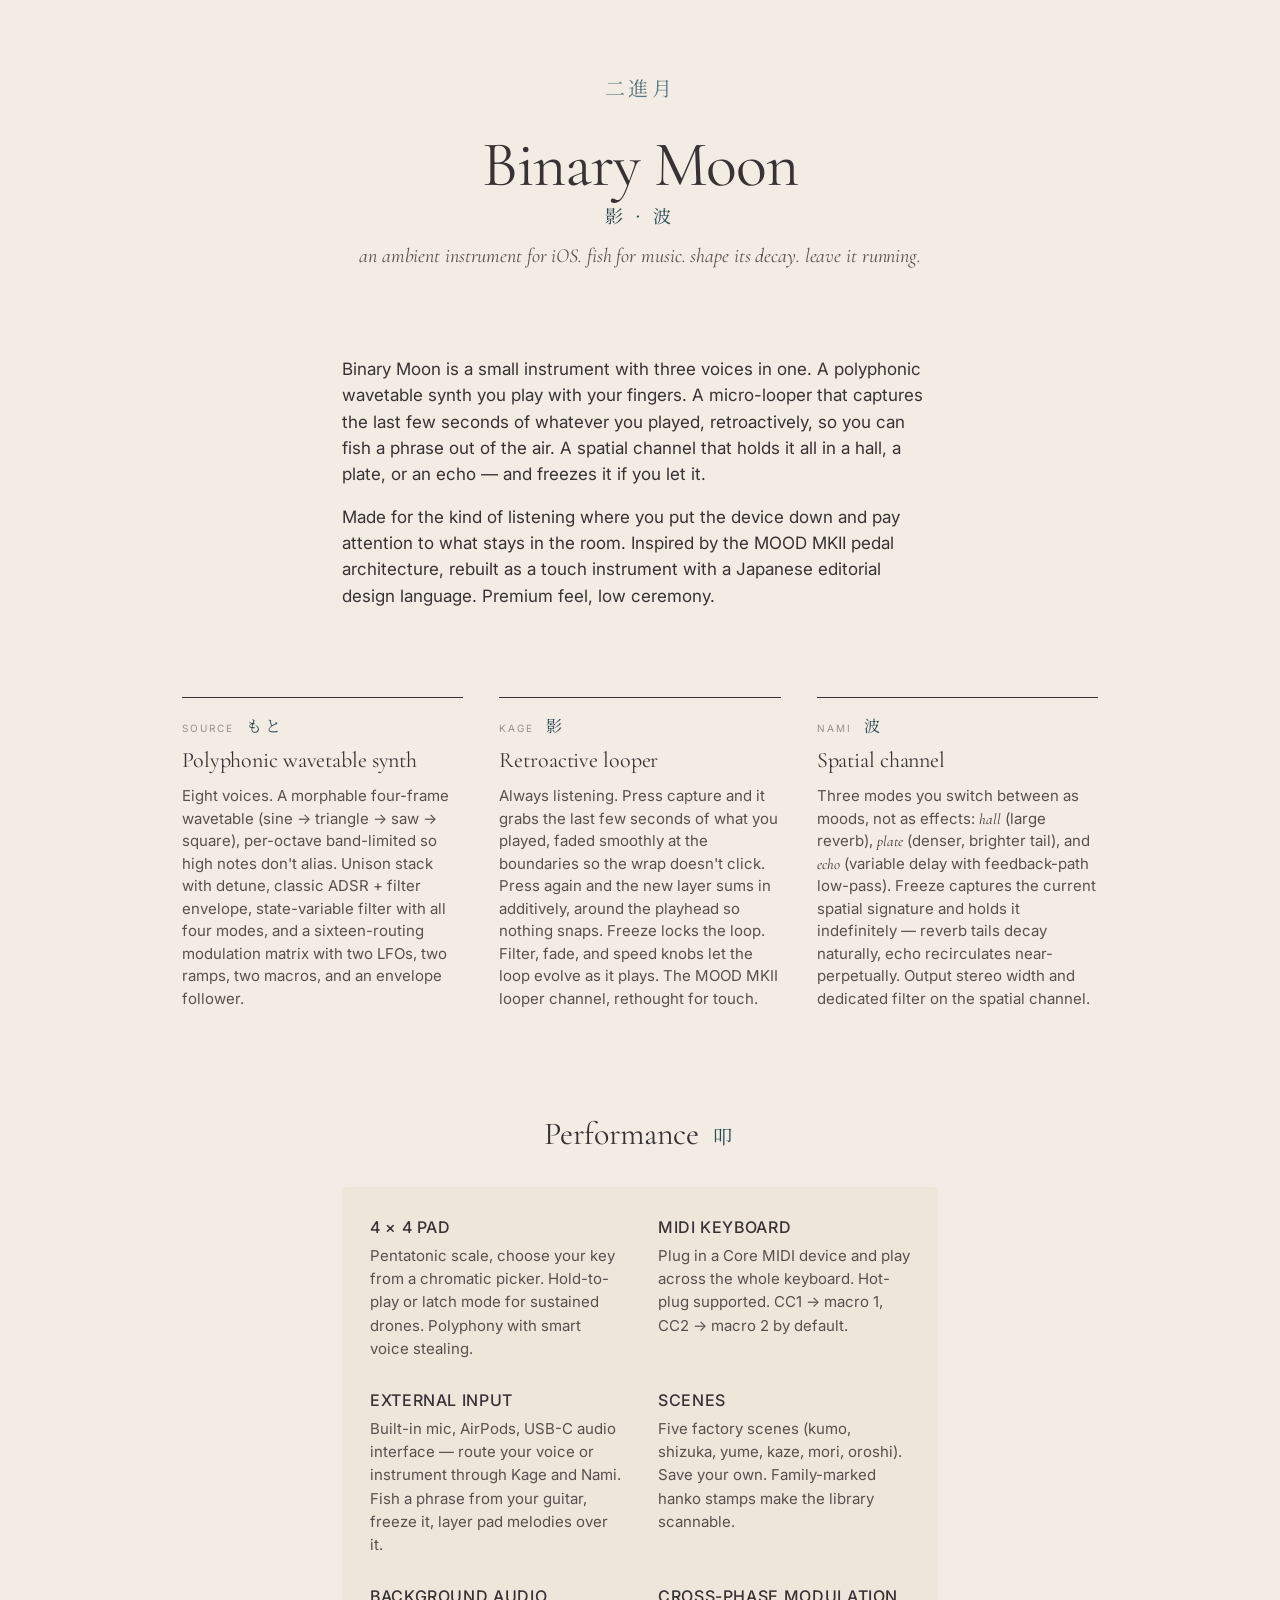
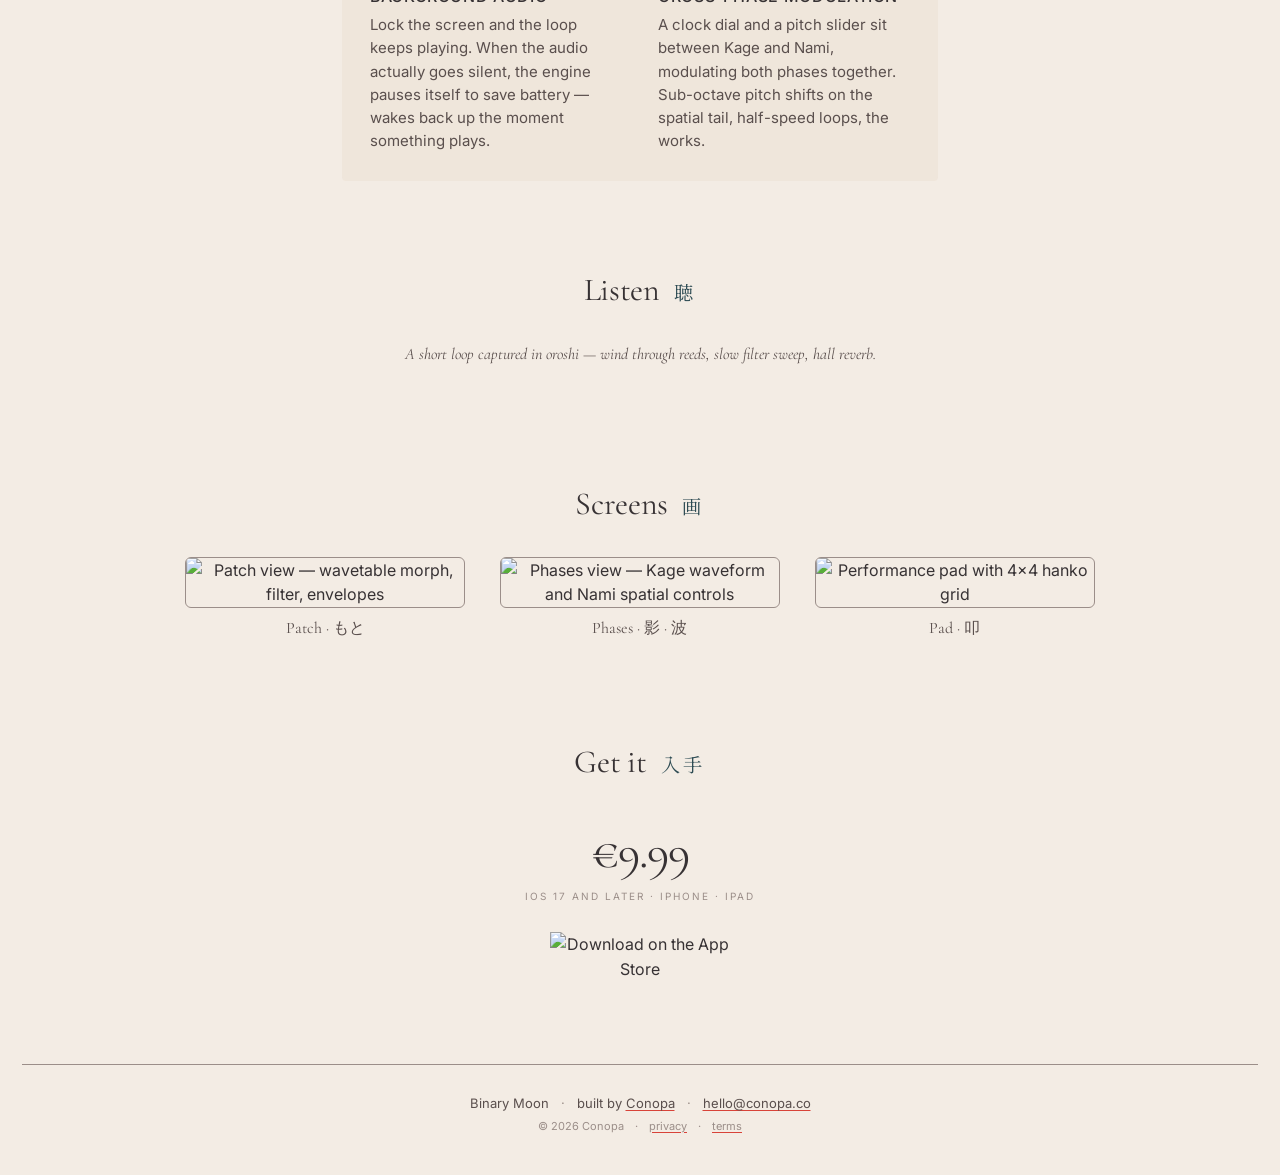
==== index.html @ 7d5e0a57 "initial commit — static site moved out of Binary Moon app repo Standalone repo for binarymoon.app, s" ====
<!doctype html>
<html lang="en">
<head>
    <meta charset="utf-8">
    <meta name="viewport" content="width=device-width, initial-scale=1">
    <title>Binary Moon — ambient instrument for iOS</title>
    <meta name="description" content="Binary Moon is a contemplative ambient instrument for iOS. Polyphonic wavetable synth, retroactive looper, spatial channel — fishing for music.">

    <meta property="og:title" content="Binary Moon">
    <meta property="og:description" content="Ambient instrument for iOS. Synth · looper · spatial channel.">
    <meta property="og:type" content="website">
    <meta property="og:url" content="https://binarymoon.conopa.co">
    <!-- TODO: replace with real og:image once a marketing render exists -->
    <meta property="og:image" content="https://binarymoon.conopa.co/assets/og-image.png">

    <link rel="preconnect" href="https://fonts.googleapis.com">
    <link rel="preconnect" href="https://fonts.gstatic.com" crossorigin>
    <link
        rel="stylesheet"
        href="https://fonts.googleapis.com/css2?family=Cormorant+Garamond:wght@400;500&family=Inter:wght@300;400;500&family=Noto+Serif+JP:wght@400;500&display=swap">
    <link rel="stylesheet" href="styles.css">

    <link rel="icon" type="image/png" href="assets/favicon.png">
</head>
<body>

<!-- ─── Hero ─────────────────────────────────────────────────────── -->
<header class="hero">
    <div class="hero-mark">
        <span class="jp">二進月</span>
    </div>
    <h1 class="hero-title">
        Binary Moon
        <span class="jp">影 · 波</span>
    </h1>
    <p class="hero-tagline">
        an ambient instrument for iOS.
        fish for music. shape its decay. leave it running.
    </p>
</header>

<!-- ─── What it is ─────────────────────────────────────────────────── -->
<section class="prose">
    <p>
        Binary Moon is a small instrument with three voices in one. A polyphonic wavetable synth you play with your fingers. A micro-looper that captures the last few seconds of whatever you played, retroactively, so you can fish a phrase out of the air. A spatial channel that holds it all in a hall, a plate, or an echo — and freezes it if you let it.
    </p>
    <p>
        Made for the kind of listening where you put the device down and pay attention to what stays in the room. Inspired by the MOOD MKII pedal architecture, rebuilt as a touch instrument with a Japanese editorial design language. Premium feel, low ceremony.
    </p>
</section>

<!-- ─── Three feature blocks ───────────────────────────────────────── -->
<section class="features">
    <article class="feature">
        <div class="feature-head">
            <span class="feature-label">source</span>
            <span class="jp">もと</span>
        </div>
        <h2>Polyphonic wavetable synth</h2>
        <p>
            Eight voices. A morphable four-frame wavetable (sine → triangle → saw → square), per-octave band-limited so high notes don't alias. Unison stack with detune, classic ADSR + filter envelope, state-variable filter with all four modes, and a sixteen-routing modulation matrix with two LFOs, two ramps, two macros, and an envelope follower.
        </p>
    </article>

    <article class="feature">
        <div class="feature-head">
            <span class="feature-label">kage</span>
            <span class="jp">影</span>
        </div>
        <h2>Retroactive looper</h2>
        <p>
            Always listening. Press capture and it grabs the last few seconds of what you played, faded smoothly at the boundaries so the wrap doesn't click. Press again and the new layer sums in additively, around the playhead so nothing snaps. Freeze locks the loop. Filter, fade, and speed knobs let the loop evolve as it plays. The MOOD MKII looper channel, rethought for touch.
        </p>
    </article>

    <article class="feature">
        <div class="feature-head">
            <span class="feature-label">nami</span>
            <span class="jp">波</span>
        </div>
        <h2>Spatial channel</h2>
        <p>
            Three modes you switch between as moods, not as effects: <em>hall</em> (large reverb), <em>plate</em> (denser, brighter tail), and <em>echo</em> (variable delay with feedback-path low-pass). Freeze captures the current spatial signature and holds it indefinitely — reverb tails decay naturally, echo recirculates near-perpetually. Output stereo width and dedicated filter on the spatial channel.
        </p>
    </article>
</section>

<!-- ─── Performance + extras ───────────────────────────────────────── -->
<section class="performance">
    <h2 class="section-title">
        Performance <span class="jp">叩</span>
    </h2>
    <div class="performance-grid">
        <div>
            <h3>4 × 4 pad</h3>
            <p>Pentatonic scale, choose your key from a chromatic picker. Hold-to-play or latch mode for sustained drones. Polyphony with smart voice stealing.</p>
        </div>
        <div>
            <h3>MIDI keyboard</h3>
            <p>Plug in a Core MIDI device and play across the whole keyboard. Hot-plug supported. CC1 → macro 1, CC2 → macro 2 by default.</p>
        </div>
        <div>
            <h3>External input</h3>
            <p>Built-in mic, AirPods, USB-C audio interface — route your voice or instrument through Kage and Nami. Fish a phrase from your guitar, freeze it, layer pad melodies over it.</p>
        </div>
        <div>
            <h3>Scenes</h3>
            <p>Five factory scenes (kumo, shizuka, yume, kaze, mori, oroshi). Save your own. Family-marked hanko stamps make the library scannable.</p>
        </div>
        <div>
            <h3>Background audio</h3>
            <p>Lock the screen and the loop keeps playing. When the audio actually goes silent, the engine pauses itself to save battery — wakes back up the moment something plays.</p>
        </div>
        <div>
            <h3>Cross-phase modulation</h3>
            <p>A clock dial and a pitch slider sit between Kage and Nami, modulating both phases together. Sub-octave pitch shifts on the spatial tail, half-speed loops, the works.</p>
        </div>
    </div>
</section>

<!-- ─── Audio demo ─────────────────────────────────────────────────── -->
<section class="demo">
    <h2 class="section-title">
        Listen <span class="jp">聴</span>
    </h2>
    <p class="demo-caption">
        A short loop captured in oroshi — wind through reeds, slow filter sweep, hall reverb.
    </p>
    <audio controls preload="metadata" class="demo-player">
        <source src="assets/demo.mp3" type="audio/mpeg">
        Your browser doesn't support embedded audio. Download <a href="assets/demo.mp3">the demo clip</a>.
    </audio>
</section>

<!-- ─── Screenshots ────────────────────────────────────────────────── -->
<section class="screenshots">
    <h2 class="section-title">
        Screens <span class="jp">画</span>
    </h2>
    <div class="screenshot-row">
        <figure>
            <img src="assets/screen-patch.png" alt="Patch view — wavetable morph, filter, envelopes">
            <figcaption>Patch · もと</figcaption>
        </figure>
        <figure>
            <img src="assets/screen-phases.png" alt="Phases view — Kage waveform and Nami spatial controls">
            <figcaption>Phases · 影 · 波</figcaption>
        </figure>
        <figure>
            <img src="assets/screen-pad.png" alt="Performance pad with 4×4 hanko grid">
            <figcaption>Pad · 叩</figcaption>
        </figure>
    </div>
</section>

<!-- ─── Get it ─────────────────────────────────────────────────────── -->
<section class="get">
    <h2 class="section-title">
        Get it <span class="jp">入手</span>
    </h2>
    <p class="get-price">€9.99</p>
    <p class="get-meta">iOS 17 and later · iPhone · iPad</p>
    <!-- TODO: replace with real App Store URL after submission -->
    <a class="app-store-link" href="#" aria-label="Download on the App Store">
        <img src="assets/app-store-badge.svg" alt="Download on the App Store" width="180" height="60">
    </a>
</section>

<!-- ─── Footer ─────────────────────────────────────────────────────── -->
<footer class="site-foot">
    <div class="foot-row">
        <span>Binary Moon</span>
        <span class="dot">·</span>
        <span>built by <a href="https://conopa.co">Conopa</a></span>
        <span class="dot">·</span>
        <a href="mailto:hello@conopa.co">hello@conopa.co</a>
    </div>
    <div class="foot-row foot-meta">
        <span>© 2026 Conopa</span>
        <span class="dot">·</span>
        <a href="privacy.html">privacy</a>
        <span class="dot">·</span>
        <a href="terms.html">terms</a>
    </div>
</footer>

</body>
</html>
---- styles.css ----
/*
 *  Binary Moon — promo site
 *
 *  Direct port of the iOS app's design tokens. See Binary Moon/UI/Theme.swift
 *  for the canonical palette / typography / spacing scale. Anywhere this CSS
 *  diverges from Theme.swift is unintentional — fix to match.
 */

/* ───────────────── Tokens ───────────────── */

:root {
    /* Palette */
    --washi:        #F3ECE4;
    --sand:         #E8DCCC;

    --sumi:         #373234;
    --sumi-soft:    #5A4F4D;
    --sumi-hair:    #9B8E89;

    --indigo:       #2C4A52;
    --indigo-soft:  #5A777E;

    --vermillion:   #D84339;  /* classic; user-pickable in app, fixed here */
    --ochre:        #C9A961;

    /* Typography roles */
    --serif:        "Cormorant Garamond", Georgia, serif;
    --sans:         "Inter", -apple-system, BlinkMacSystemFont, "Segoe UI", sans-serif;
    --jp:           "Noto Serif JP", "Hiragino Mincho ProN", "Yu Mincho", serif;

    /* Spacing (matches Spacing enum in Theme.swift, scaled for web) */
    --sp-xs:    8px;
    --sp-sm:    12px;
    --sp-md:    16px;
    --sp-pad:   22px;
    --sp-lg:    28px;
    --sp-xl:    36px;
    --sp-xxl:   48px;
    --sp-xxxl:  72px;

    /* Strokes */
    --stroke-fine:    1px;
    --stroke-regular: 1.5px;

    /* Max content width — narrower than typical landing pages, matches the
       app's editorial, single-column reading rhythm. */
    --content-max:    640px;
    --wide-max:       960px;
}

/* ───────────────── Reset ───────────────── */

*, *::before, *::after { box-sizing: border-box; }

html, body { margin: 0; padding: 0; }

html {
    background: var(--washi);
    color: var(--sumi);
    font-family: var(--sans);
    font-size: 16px;
    line-height: 1.55;
    -webkit-font-smoothing: antialiased;
    -moz-osx-font-smoothing: grayscale;
}

body { min-height: 100vh; }

a {
    color: var(--sumi);
    text-decoration: underline;
    text-decoration-color: var(--vermillion);
    text-underline-offset: 2px;
    text-decoration-thickness: 1px;
}

a:hover { color: var(--vermillion); }

img, audio, svg { max-width: 100%; height: auto; display: block; }

h1, h2, h3 { font-family: var(--serif); font-weight: 400; letter-spacing: -0.005em; }

p { margin: 0 0 1em 0; }

/* Inline Japanese marks pick up the JP font + indigo, paired with sumi
   English in the app. Same restraint here. */
.jp {
    font-family: var(--jp);
    color: var(--indigo);
    font-weight: 400;
    letter-spacing: 0.18em;
}

/* ───────────────── Layout ───────────────── */

.hero,
.prose,
.features,
.performance,
.demo,
.screenshots,
.get,
.site-foot {
    padding-left: var(--sp-pad);
    padding-right: var(--sp-pad);
}

.prose,
.performance,
.demo,
.get {
    max-width: var(--content-max);
    margin: 0 auto;
}

.features,
.screenshots {
    max-width: var(--wide-max);
    margin: 0 auto;
}

/* ───────────────── Hero ───────────────── */

.hero {
    padding-top: var(--sp-xxxl);
    padding-bottom: var(--sp-xxl);
    text-align: center;
}

.hero-mark {
    margin-bottom: var(--sp-lg);
}

.hero-mark .jp {
    font-size: 1.25rem;
    color: var(--indigo-soft);
}

.hero-title {
    font-size: clamp(2.5rem, 8vw, 4rem);
    line-height: 1.05;
    margin: 0 0 var(--sp-md) 0;
    color: var(--sumi);
    letter-spacing: -0.015em;
}

.hero-title .jp {
    display: block;
    margin-top: var(--sp-xs);
    font-size: 1.125rem;
    letter-spacing: 0.2em;
    color: var(--indigo);
    font-family: var(--jp);
}

.hero-tagline {
    font-family: var(--serif);
    font-size: clamp(1rem, 2.6vw, 1.25rem);
    font-style: italic;
    color: var(--sumi-soft);
    max-width: 32em;
    margin: 0 auto;
    letter-spacing: -0.005em;
}

/* ───────────────── Prose ───────────────── */

.prose {
    padding-top: var(--sp-xl);
    padding-bottom: var(--sp-xl);
    font-size: 1.0625rem;
    color: var(--sumi);
}

.prose p {
    margin-bottom: var(--sp-md);
}

/* ───────────────── Features ───────────────── */

.features {
    padding-top: var(--sp-xl);
    padding-bottom: var(--sp-xxl);
    display: grid;
    grid-template-columns: 1fr;
    gap: var(--sp-xxl);
}

@media (min-width: 720px) {
    .features { grid-template-columns: repeat(3, 1fr); gap: var(--sp-xl); }
}

.feature {
    border-top: var(--stroke-fine) solid var(--sumi);
    padding-top: var(--sp-md);
}

.feature-head {
    display: flex;
    align-items: baseline;
    gap: var(--sp-sm);
    margin-bottom: var(--sp-xs);
}

.feature-label {
    font-size: 0.625rem;
    letter-spacing: 0.2em;
    text-transform: uppercase;
    color: var(--sumi-hair);
}

.feature-head .jp {
    font-size: 1rem;
}

.feature h2 {
    font-size: 1.375rem;
    margin: 0 0 var(--sp-sm) 0;
    line-height: 1.2;
    color: var(--sumi);
}

.feature p {
    font-size: 0.9375rem;
    color: var(--sumi-soft);
    line-height: 1.5;
}

.feature em {
    color: var(--sumi);
    font-style: italic;
    font-family: var(--serif);
}

/* ───────────────── Performance ───────────────── */

.performance {
    padding-top: var(--sp-xl);
    padding-bottom: var(--sp-xxl);
}

.section-title {
    font-size: clamp(1.625rem, 4vw, 2rem);
    margin: 0 0 var(--sp-lg) 0;
    color: var(--sumi);
    text-align: center;
    letter-spacing: -0.01em;
}

.section-title .jp {
    margin-left: 0.4em;
    font-size: 0.6em;
    color: var(--indigo);
}

.performance-grid {
    display: grid;
    grid-template-columns: 1fr;
    gap: var(--sp-lg);
    background: var(--sand);
    background-color: rgba(232, 220, 204, 0.4);
    padding: var(--sp-lg);
    border-radius: 4px;
}

@media (min-width: 540px) {
    .performance-grid {
        grid-template-columns: 1fr 1fr;
        gap: var(--sp-lg) var(--sp-xl);
    }
}

.performance-grid h3 {
    font-size: 1rem;
    margin: 0 0 4px 0;
    color: var(--sumi);
    font-weight: 500;
    font-family: var(--sans);
    letter-spacing: 0.04em;
    text-transform: uppercase;
}

.performance-grid p {
    margin: 0;
    font-size: 0.9375rem;
    color: var(--sumi-soft);
}

/* ───────────────── Demo ───────────────── */

.demo {
    padding-top: var(--sp-xl);
    padding-bottom: var(--sp-xxl);
    text-align: center;
}

.demo-caption {
    font-family: var(--serif);
    font-style: italic;
    color: var(--sumi-soft);
    margin-bottom: var(--sp-lg);
}

.demo-player {
    width: 100%;
    max-width: 480px;
    margin: 0 auto;
}

/* ───────────────── Screenshots ───────────────── */

.screenshots {
    padding-top: var(--sp-xl);
    padding-bottom: var(--sp-xxl);
}

.screenshot-row {
    display: grid;
    grid-template-columns: 1fr;
    gap: var(--sp-lg);
    justify-items: center;
}

@media (min-width: 720px) {
    .screenshot-row { grid-template-columns: repeat(3, 1fr); }
}

.screenshot-row figure {
    margin: 0;
    text-align: center;
}

.screenshot-row img {
    width: 100%;
    max-width: 280px;
    border: var(--stroke-fine) solid var(--sumi-hair);
    border-radius: 6px;
}

.screenshot-row figcaption {
    margin-top: var(--sp-xs);
    font-family: var(--serif);
    font-size: 1rem;
    color: var(--sumi-soft);
}

.screenshot-row figcaption .jp { color: var(--indigo); }

/* ───────────────── Get it ───────────────── */

.get {
    padding-top: var(--sp-xxl);
    padding-bottom: var(--sp-xxxl);
    text-align: center;
}

.get-price {
    font-family: var(--serif);
    font-size: 3rem;
    color: var(--sumi);
    margin: 0;
    letter-spacing: -0.02em;
}

.get-meta {
    font-size: 0.625rem;
    letter-spacing: 0.2em;
    text-transform: uppercase;
    color: var(--sumi-hair);
    margin-bottom: var(--sp-lg);
}

.app-store-link {
    display: inline-block;
    text-decoration: none;
}

.app-store-link img {
    width: 180px;
    height: auto;
}

/* ───────────────── Footer ───────────────── */

.site-foot {
    border-top: var(--stroke-fine) solid var(--sumi-hair);
    padding-top: var(--sp-lg);
    padding-bottom: var(--sp-xl);
    margin: 0 var(--sp-pad);
    text-align: center;
}

.foot-row {
    font-size: 0.8125rem;
    color: var(--sumi-soft);
    margin-bottom: 4px;
}

.foot-row a {
    color: var(--sumi-soft);
    text-decoration-color: var(--vermillion);
}

.foot-row a:hover { color: var(--vermillion); }

.foot-meta {
    font-size: 0.6875rem;
    color: var(--sumi-hair);
}

.foot-meta a { color: var(--sumi-hair); }

.dot {
    margin: 0 var(--sp-xs);
    color: var(--sumi-hair);
}

/* ───────────────── Legal pages (privacy.html, terms.html) ───────────────── */

.legal {
    max-width: var(--content-max);
    margin: 0 auto;
    padding: var(--sp-xxxl) var(--sp-pad) var(--sp-xl);
}

.legal-head {
    margin-bottom: var(--sp-xl);
    border-bottom: var(--stroke-fine) solid var(--sumi-hair);
    padding-bottom: var(--sp-lg);
}

.legal-crumb {
    font-size: 0.6875rem;
    letter-spacing: 0.18em;
    text-transform: uppercase;
    color: var(--sumi-hair);
    margin-bottom: var(--sp-md);
}

.legal-crumb a {
    color: var(--sumi-hair);
    text-decoration: none;
}

.legal-crumb a:hover { color: var(--vermillion); }

.legal h1 {
    font-size: clamp(2rem, 5vw, 2.75rem);
    margin: 0 0 var(--sp-md) 0;
    color: var(--sumi);
    letter-spacing: -0.015em;
}

.legal-tagline {
    font-family: var(--serif);
    font-style: italic;
    color: var(--sumi-soft);
    font-size: 1.0625rem;
    margin: 0;
    line-height: 1.5;
}

.legal section {
    margin-bottom: var(--sp-xl);
}

.legal h2 {
    font-size: 1.25rem;
    margin: 0 0 var(--sp-sm) 0;
    color: var(--sumi);
    letter-spacing: -0.005em;
}

.legal p,
.legal ul {
    font-size: 0.9375rem;
    color: var(--sumi-soft);
    line-height: 1.65;
    margin: 0 0 var(--sp-sm) 0;
}

.legal ul {
    padding-left: 1.25em;
}

.legal li {
    margin-bottom: 0.4em;
}

.legal-updated {
    font-size: 0.6875rem;
    letter-spacing: 0.18em;
    text-transform: uppercase;
    color: var(--sumi-hair);
    margin-top: var(--sp-xxl);
    padding-top: var(--sp-md);
    border-top: var(--stroke-fine) solid var(--sumi-hair);
}

/* ───────────────── Responsive niceties ───────────────── */

@media (max-width: 480px) {
    .hero { padding-top: var(--sp-xl); padding-bottom: var(--sp-lg); }
    .hero-tagline { line-height: 1.4; }
}

/* ───────────────── Prefers-reduced-motion ───────────────── */

@media (prefers-reduced-motion: reduce) {
    * { animation: none !important; transition: none !important; }
}
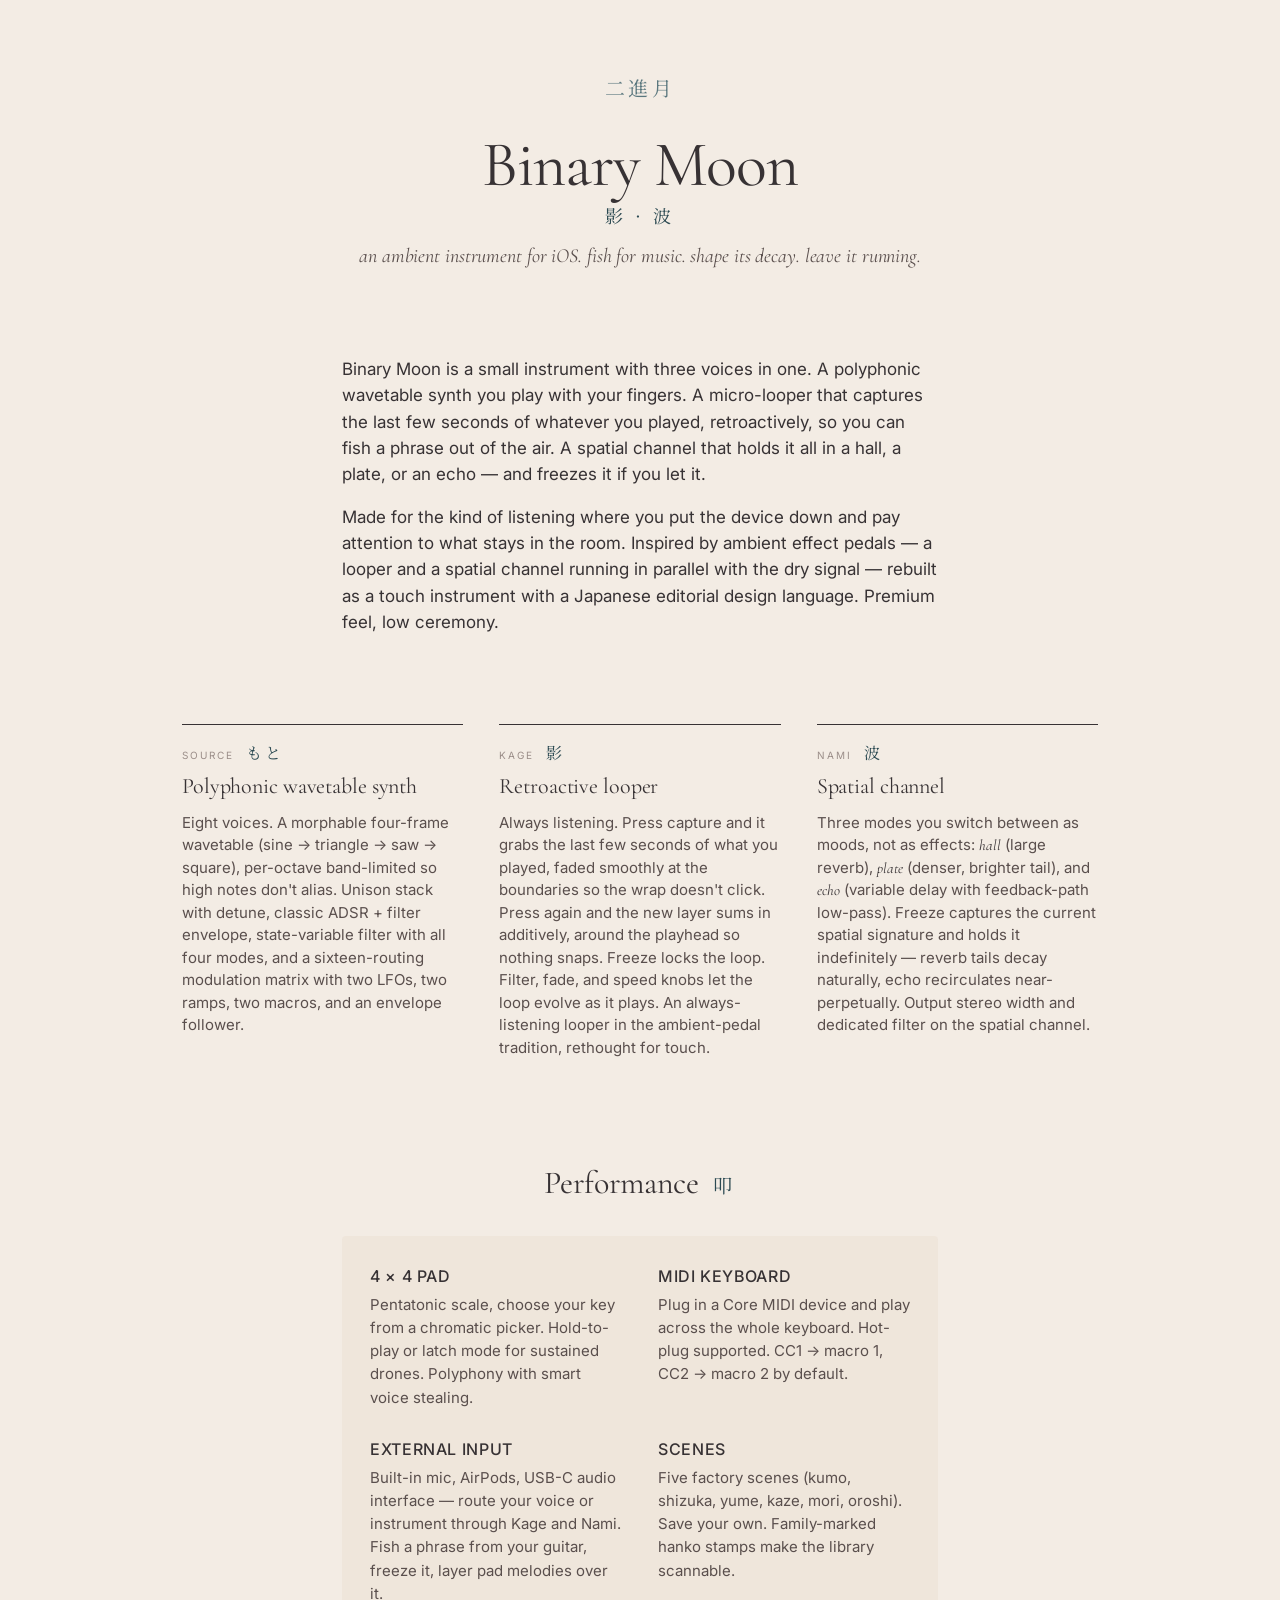
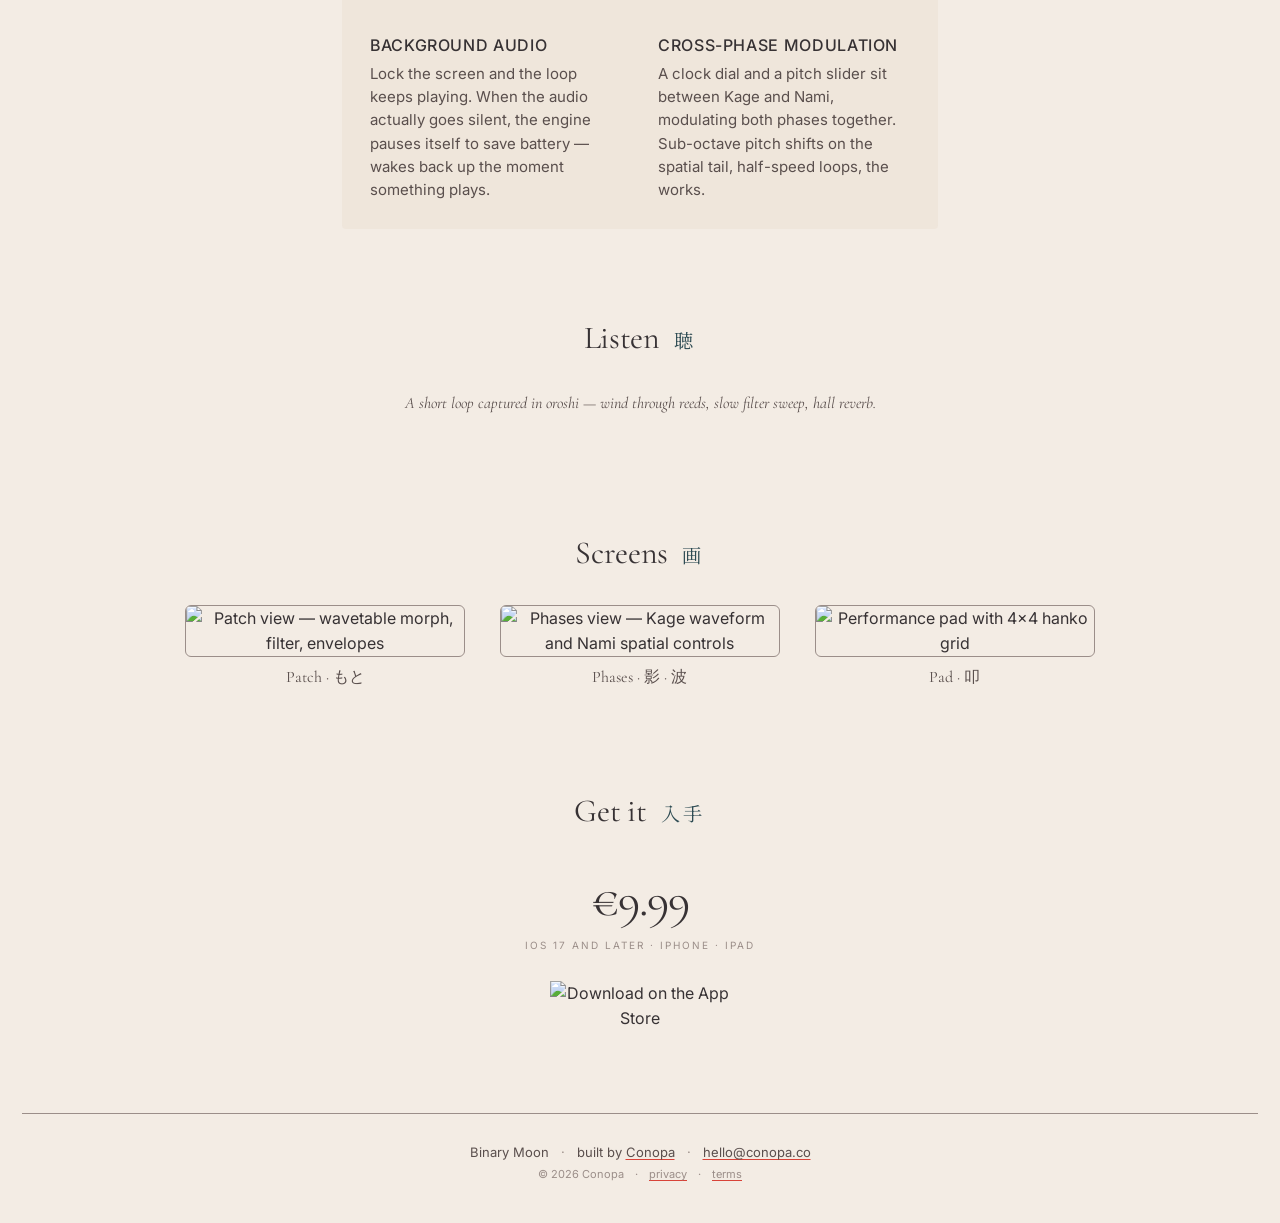
==== commit 5210846a: "site — genericize pedal references in pitch + Kage section Replaces "MOOD MKII pedal architecture" →" ====
--- a/index.html
+++ b/index.html
@@ -45,7 +45,7 @@
         Binary Moon is a small instrument with three voices in one. A polyphonic wavetable synth you play with your fingers. A micro-looper that captures the last few seconds of whatever you played, retroactively, so you can fish a phrase out of the air. A spatial channel that holds it all in a hall, a plate, or an echo — and freezes it if you let it.
     </p>
     <p>
-        Made for the kind of listening where you put the device down and pay attention to what stays in the room. Inspired by the MOOD MKII pedal architecture, rebuilt as a touch instrument with a Japanese editorial design language. Premium feel, low ceremony.
+        Made for the kind of listening where you put the device down and pay attention to what stays in the room. Inspired by ambient effect pedals — a looper and a spatial channel running in parallel with the dry signal — rebuilt as a touch instrument with a Japanese editorial design language. Premium feel, low ceremony.
     </p>
 </section>
 
@@ -69,7 +69,7 @@
         </div>
         <h2>Retroactive looper</h2>
         <p>
-            Always listening. Press capture and it grabs the last few seconds of what you played, faded smoothly at the boundaries so the wrap doesn't click. Press again and the new layer sums in additively, around the playhead so nothing snaps. Freeze locks the loop. Filter, fade, and speed knobs let the loop evolve as it plays. The MOOD MKII looper channel, rethought for touch.
+            Always listening. Press capture and it grabs the last few seconds of what you played, faded smoothly at the boundaries so the wrap doesn't click. Press again and the new layer sums in additively, around the playhead so nothing snaps. Freeze locks the loop. Filter, fade, and speed knobs let the loop evolve as it plays. An always-listening looper in the ambient-pedal tradition, rethought for touch.
         </p>
     </article>
 
